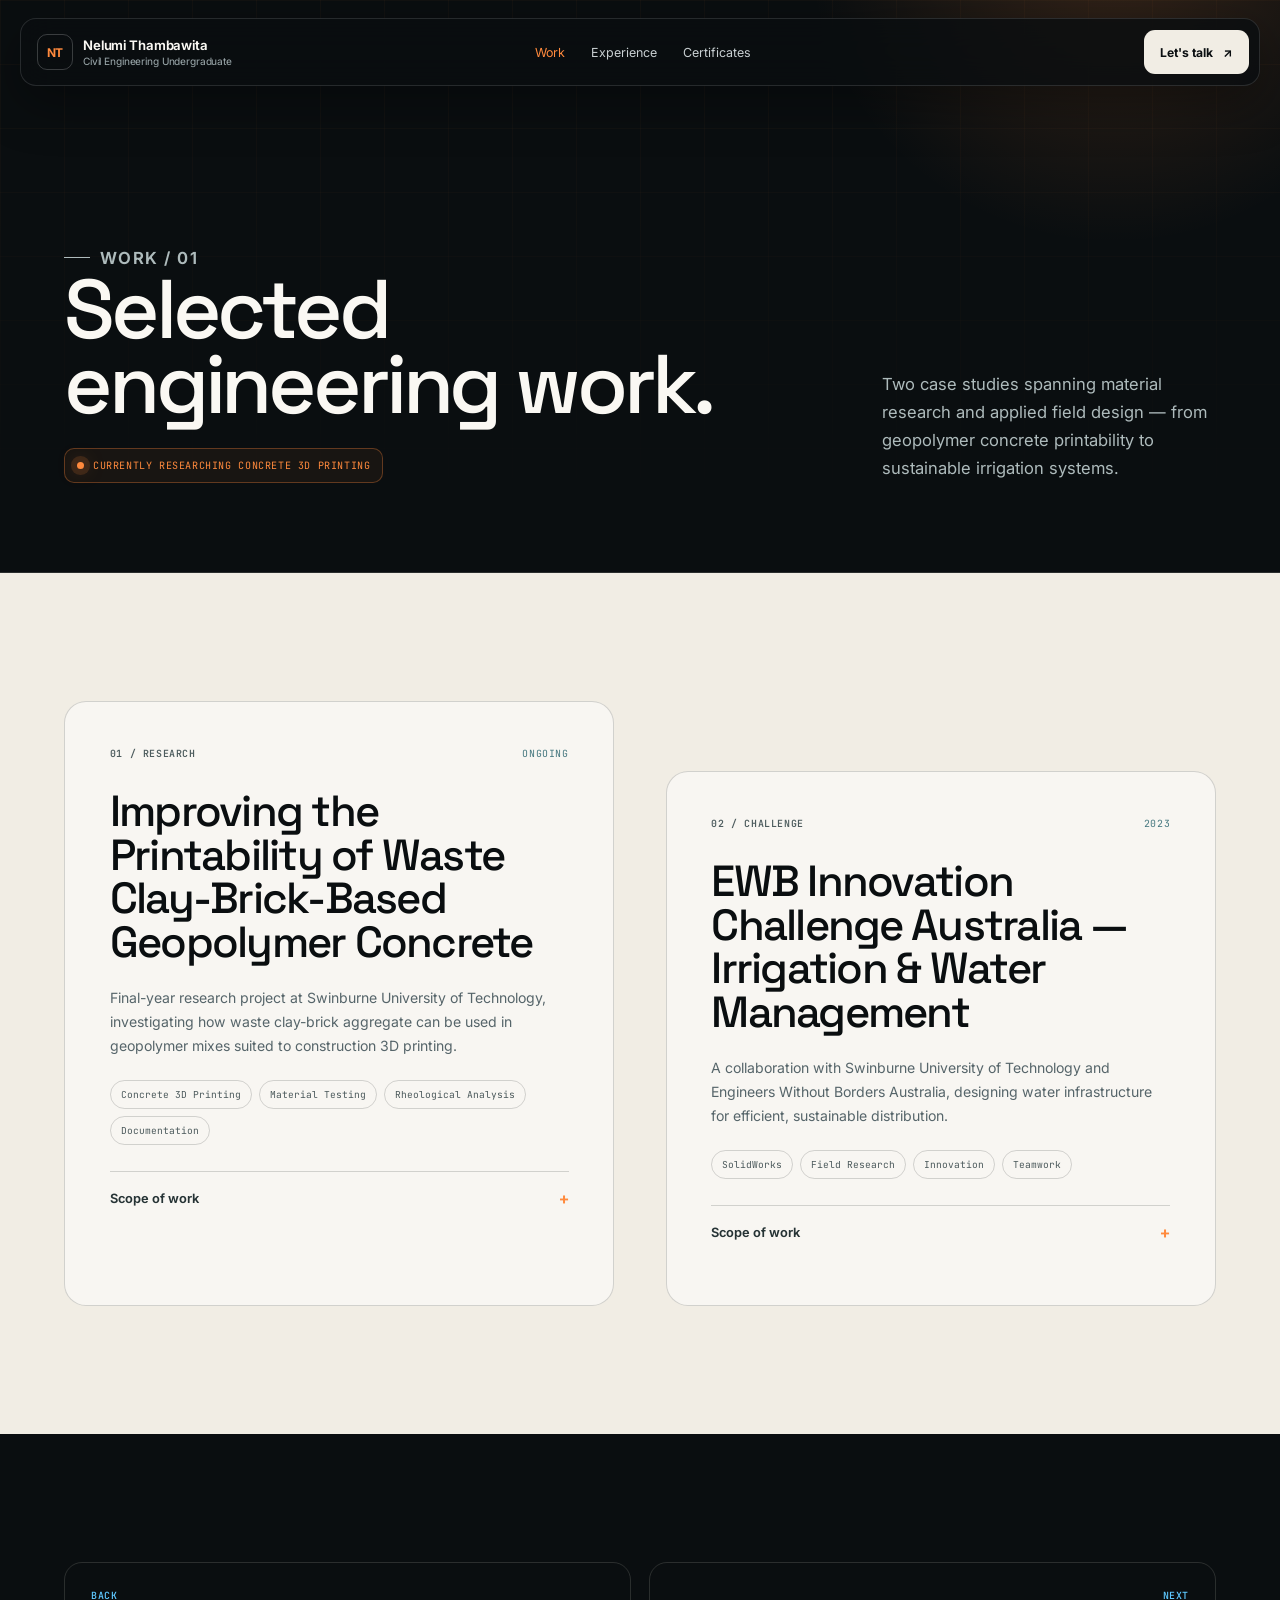
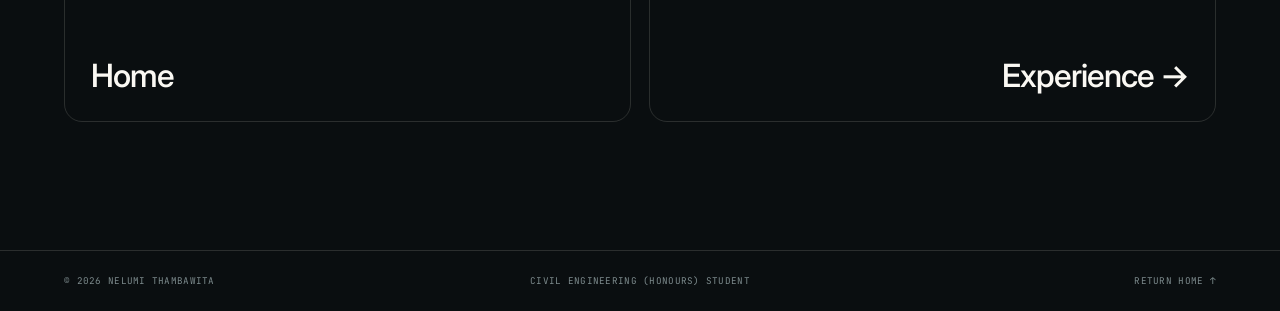
==== work.html @ ea6bce63 "Initial portfolio site Multi-page civil engineering portfolio: home, work, experience, and credentia" ====
<!DOCTYPE html>
<html lang="en">
<head>
<meta charset="UTF-8" />
<meta name="viewport" content="width=device-width, initial-scale=1.0" />
<title>Work | Nelumi Thambawita</title>
<meta name="description" content="Selected engineering projects by Nelumi Thambawita — construction 3D printing research and the EWB Innovation Challenge." />
<link rel="icon" href="data:,">
<link rel="preconnect" href="https://fonts.googleapis.com">
<link href="https://fonts.googleapis.com/css2?family=Space+Grotesk:wght@400;500;600;700&family=JetBrains+Mono:wght@400;500;600;700&family=Inter:wght@400;500;600&display=swap" rel="stylesheet">
<link rel="stylesheet" href="style.css" />
</head>
<body>
<div class="site-shell">

  <header class="site-header">
    <a href="/" class="brand" aria-label="Nelumi Thambawita — home">
      <span class="brand-mark">NT</span>
      <span class="brand-copy">Nelumi Thambawita<small>Civil Engineering Undergraduate</small></span>
    </a>
    <nav class="desktop-nav" aria-label="Primary navigation">
      <a href="/work.html">Work</a>
      <a href="/experience.html">Experience</a>
      <a href="/credentials.html">Certificates</a>
    </nav>
    <a class="header-cta" href="mailto:nelumithambawita@gmail.com">Let's talk <span aria-hidden="true">↗</span></a>
  </header>

  <nav class="mobile-nav" aria-label="Mobile navigation">
    <a href="/"><span>01</span>Home</a>
    <a href="/work.html"><span>02</span>Work</a>
    <a href="/experience.html"><span>03</span>Experience</a>
    <a href="/credentials.html"><span>04</span>Certificates</a>
  </nav>

  <main class="page-main">

    <section class="page-hero">
      <div class="page-grid" aria-hidden="true"></div>
      <div class="page-hero-layout">
        <div>
          <p class="section-label"><span aria-hidden="true"></span>Work / 01</p>
          <h1>Selected engineering work.</h1>
          <div class="current-status"><span class="status-dot" aria-hidden="true"></span>Currently researching concrete 3D printing</div>
        </div>
        <p>Two case studies spanning material research and applied field design — from geopolymer concrete printability to sustainable irrigation systems.</p>
      </div>
    </section>

    <section class="work-index section-pad reveal">
      <div class="project-index-grid">

        <article class="work-card">
          <div class="work-card-meta"><b>01 / Research</b><span>Ongoing</span></div>
          <h2>Improving the Printability of Waste Clay-Brick-Based Geopolymer Concrete</h2>
          <p>Final-year research project at Swinburne University of Technology, investigating how waste clay-brick aggregate can be used in geopolymer mixes suited to construction 3D printing.</p>
          <ul class="tag-list">
            <li>Concrete 3D Printing</li>
            <li>Material Testing</li>
            <li>Rheological Analysis</li>
            <li>Documentation</li>
          </ul>
          <details class="case-details">
            <summary>Scope of work <span aria-hidden="true">+</span></summary>
            <div>
              <ul>
                <li>Conducted material preparation and laboratory testing of soil/aggregate-based geopolymer mixes.</li>
                <li>Worked with construction 3D printing materials and equipment, analysing test data and documenting results.</li>
                <li>Built strong familiarity with laboratory safety, equipment handling, and sample analysis techniques.</li>
              </ul>
            </div>
          </details>
        </article>

        <article class="work-card">
          <div class="work-card-meta"><b>02 / Challenge</b><span>2023</span></div>
          <h2>EWB Innovation Challenge Australia — Irrigation &amp; Water Management</h2>
          <p>A collaboration with Swinburne University of Technology and Engineers Without Borders Australia, designing water infrastructure for efficient, sustainable distribution.</p>
          <ul class="tag-list">
            <li>SolidWorks</li>
            <li>Field Research</li>
            <li>Innovation</li>
            <li>Teamwork</li>
          </ul>
          <details class="case-details">
            <summary>Scope of work <span aria-hidden="true">+</span></summary>
            <div>
              <ul>
                <li>Part of a team designing a Pressure Limited Pass-Through (PLP) Valve for efficient water distribution.</li>
                <li>Created a rainwater harvesting system to support sustainable water usage.</li>
                <li>Strengthened problem-solving, field research, teamwork, and technical documentation skills.</li>
              </ul>
            </div>
          </details>
        </article>

      </div>
    </section>

    <section class="page-pagination section-pad">
      <a href="/"><span>Back</span>Home</a>
      <a href="/experience.html"><span>Next</span>Experience →</a>
    </section>

  </main>

  <footer class="site-footer">
    <p>© <span data-year></span> Nelumi Thambawita</p>
    <p>Civil Engineering (Honours) Student</p>
    <a href="/">Return home ↑</a>
  </footer>

</div>
<script src="script.js"></script>
</body>
</html>
---- style.css ----
:root {
  --ink: #0a0e10;
  --ink-soft: #11171a;
  --panel: #161d21;
  --paper: #f1ede4;
  --paper-warm: #e9e3d4;
  --white: #faf8f3;
  --muted: #97a3a6;
  --line: rgba(241, 237, 228, 0.14);
  --line-dark: rgba(10, 14, 16, 0.16);
  --accent: #ff8a3d;
  --accent-soft: rgba(255, 138, 61, 0.12);
  --cyan: #5ec8ff;
  --max: 1240px;
}

* { box-sizing: border-box; }
html { scroll-behavior: smooth; background: var(--ink); }
body {
  margin: 0;
  background: var(--ink);
  color: var(--white);
  font-family: 'Inter', Arial, sans-serif;
  text-rendering: optimizeLegibility;
  -webkit-font-smoothing: antialiased;
}
::selection { background: var(--accent); color: var(--ink); }
a { color: inherit; text-decoration: none; }
ul, ol { list-style: none; margin: 0; padding: 0; }
img { max-width: 100%; display: block; }
h1, h2, h3 { font-family: 'Space Grotesk', 'Inter', sans-serif; }
.mono { font-family: 'JetBrains Mono', ui-monospace, monospace; }

.site-shell { min-width: 320px; overflow-x: clip; }

/* ---------- Nav ---------- */
.site-header {
  position: fixed;
  top: 18px;
  left: 50%;
  transform: translateX(-50%);
  z-index: 100;
  width: min(calc(100% - 32px), var(--max));
  display: grid;
  grid-template-columns: 1fr auto 1fr;
  align-items: center;
  gap: 24px;
  height: 68px;
  padding: 0 10px 0 16px;
  background: rgba(10, 14, 16, 0.78);
  border: 1px solid rgba(255, 255, 255, 0.12);
  border-radius: 16px;
  backdrop-filter: blur(16px);
  box-shadow: 0 16px 50px rgba(0, 0, 0, 0.35);
}
.brand { display: inline-flex; align-items: center; gap: 10px; width: fit-content; }
.brand-mark {
  width: 36px; height: 36px;
  display: grid; place-items: center;
  border: 1px solid rgba(255,255,255,0.2);
  border-radius: 10px;
  color: var(--accent);
  font-size: 0.75rem; font-weight: 700; letter-spacing: -0.03em;
}
.brand-copy { display: grid; gap: 2px; font-size: 0.82rem; font-weight: 650; letter-spacing: -0.01em; }
.brand-copy small { color: var(--muted); font-size: 0.63rem; font-weight: 450; }
.desktop-nav { display: flex; gap: 26px; font-size: 0.78rem; color: #c9d0d2; justify-self: center; }
.desktop-nav a { transition: color 0.18s; }
.desktop-nav a:hover, .desktop-nav a.active { color: var(--accent); }
.header-cta {
  justify-self: end;
  display: inline-flex; align-items: center; gap: 10px;
  min-height: 44px; padding: 0 16px;
  background: var(--paper); color: var(--ink);
  border-radius: 11px; font-size: 0.76rem; font-weight: 700;
  transition: background 0.18s, transform 0.18s;
}
.header-cta:hover { background: var(--accent); transform: translateY(-2px); }

.mobile-nav {
  display: none;
  position: fixed; left: 10px; right: 10px; bottom: 10px;
  z-index: 110;
  background: rgba(10, 14, 16, 0.92);
  border: 1px solid rgba(255,255,255,0.14);
  border-radius: 16px;
  backdrop-filter: blur(16px);
  box-shadow: 0 14px 40px rgba(0,0,0,0.4);
  padding: 6px;
  grid-template-columns: repeat(4, 1fr);
  gap: 4px;
  height: 64px;
}
.mobile-nav a {
  display: grid; place-items: center; gap: 2px;
  color: #d7dcdd; font-size: 0.6rem; border-radius: 10px;
}
.mobile-nav a span { color: var(--cyan); font-size: 0.5rem; }
.mobile-nav a.active { background: rgba(255,255,255,0.08); color: var(--accent); }
.mobile-nav a.active span { color: var(--accent); }

/* ---------- Section scaffolding ---------- */
.section-pad { padding: clamp(80px, 10vw, 150px) max(5vw, 28px); }
.section-label {
  display: flex; align-items: center; gap: 10px;
  font-size: 0.66rem; font-weight: 650;
  letter-spacing: 0.09em; text-transform: uppercase;
  color: #8fa0a2;
}
.section-label span { width: 26px; height: 1px; background: currentColor; }
.section-label.dark { color: #6c7c7e; }

/* ---------- Home hero ---------- */
.hero {
  position: relative;
  isolation: isolate;
  min-height: 100svh;
  overflow: hidden;
  display: grid;
  grid-template-rows: 1fr auto;
  grid-template-columns: minmax(0, 1.15fr) minmax(300px, 0.85fr);
  align-items: center;
  column-gap: clamp(32px, 6vw, 100px);
  padding: 150px max(5vw, 28px) 40px;
}
.hero-grid {
  position: absolute; inset: 0; z-index: -3; opacity: 0.22;
  background-image: linear-gradient(rgba(255,138,61,0.16) 1px, transparent 1px),
                     linear-gradient(90deg, rgba(255,138,61,0.16) 1px, transparent 1px);
  background-size: 64px 64px;
  mask-image: linear-gradient(#000 10%, transparent 88%);
}
.hero::before {
  content: ""; position: absolute; z-index: -2;
  top: -38vw; left: -14vw; width: 66vw; height: 66vw; border-radius: 50%;
  background: radial-gradient(circle, rgba(255,138,61,0.22), transparent 68%);
}
.hero-orbit { position: absolute; z-index: -1; border: 1px solid rgba(94,200,255,0.14); border-radius: 50%; }
.hero-orbit-one { width: 50vw; height: 50vw; top: 8vh; right: -18vw; }
.hero-orbit-two { width: 32vw; height: 32vw; top: calc(8vh + 9vw); right: -9vw; }

.hero-copy { position: relative; z-index: 2; max-width: 900px; }
.hero-kicker {
  display: flex; align-items: center; gap: 12px;
  margin: 0 0 28px;
  font-size: clamp(0.66rem, 1vw, 0.78rem);
  color: #b6c0c1;
  letter-spacing: 0.05em; text-transform: uppercase;
}
.status-dot {
  width: 9px; height: 9px; border-radius: 50%; background: var(--accent);
  box-shadow: 0 0 0 6px rgba(255,138,61,0.14), 0 0 18px rgba(255,138,61,0.55);
}
.hero h1 {
  margin: 0; font-weight: 550;
  font-size: clamp(3.1rem, 6.6vw, 7rem);
  line-height: 0.92; letter-spacing: -0.055em;
  max-width: 880px;
}
.hero h1 span { display: block; color: #8b9698; }
.hero-summary {
  margin: 34px 0 0; max-width: 660px;
  color: #b6c1c1; font-size: clamp(1rem, 1.5vw, 1.18rem); line-height: 1.7;
}
.hero-actions { display: flex; flex-wrap: wrap; gap: 12px; margin-top: 34px; }
.button {
  display: inline-flex; align-items: center; justify-content: center; gap: 14px;
  min-height: 52px; padding: 0 20px;
  border: 1px solid transparent; border-radius: 13px;
  font-size: 0.83rem; font-weight: 680;
  transition: transform 0.18s, background 0.18s, border-color 0.18s;
}
.button:hover { transform: translateY(-3px); }
.button-primary { background: var(--accent); color: #1c0e04; }
.button-ghost { background: rgba(255,255,255,0.05); border-color: rgba(255,255,255,0.18); }
.button-ghost:hover { background: rgba(255,255,255,0.1); border-color: rgba(255,255,255,0.4); }

.hero-visual { justify-self: end; width: min(100%, 480px); position: relative; }
.spec-panel {
  aspect-ratio: 0.86;
  width: 100%;
  position: relative;
  border-radius: 28px 140px 28px 28px;
  background: linear-gradient(155deg, #1a2226, #0c1214);
  border: 1px solid rgba(255,255,255,0.14);
  box-shadow: 0 40px 90px rgba(0,0,0,0.45);
  overflow: hidden;
  display: flex; flex-direction: column; justify-content: space-between;
  padding: 30px;
}
.spec-panel::before {
  content: "";
  position: absolute; inset: 0;
  background-image: linear-gradient(rgba(94,200,255,0.08) 1px, transparent 1px),
                     linear-gradient(90deg, rgba(94,200,255,0.08) 1px, transparent 1px);
  background-size: 22px 22px;
  mask-image: radial-gradient(circle at 70% 20%, #000 0%, transparent 70%);
}
.spec-panel-top { position: relative; display: flex; justify-content: space-between; font-size: 0.6rem; color: var(--muted); letter-spacing: 0.06em; text-transform: uppercase; }
.spec-panel-mid { position: relative; }
.spec-panel-mid strong { display: block; font-size: clamp(2.4rem, 5vw, 3.6rem); font-weight: 560; letter-spacing: -0.04em; color: var(--white); line-height: 1; }
.spec-panel-mid span { display: block; margin-top: 10px; font-size: 0.78rem; color: var(--muted); max-width: 220px; line-height: 1.5; }
.spec-tags { position: relative; display: flex; flex-wrap: wrap; gap: 7px; }
.spec-tags span {
  font-size: 0.58rem; padding: 7px 10px; border-radius: 999px;
  border: 1px solid rgba(255,255,255,0.16); color: #c7d0d1;
  font-family: 'JetBrains Mono', monospace;
}

.hero-metrics {
  grid-column: 1 / -1;
  border-top: 1px solid var(--line);
  margin-top: 46px;
  display: grid;
  grid-template-columns: repeat(3, 1fr);
}
.hero-metrics > div { display: flex; align-items: baseline; gap: 14px; padding: 22px 0 4px; }
.hero-metrics > div + div { border-left: 1px solid var(--line); padding-left: 26px; }
.hero-metrics strong {
  font-family: 'JetBrains Mono', monospace; font-weight: 500;
  font-size: clamp(1.5rem, 2.6vw, 2.5rem); letter-spacing: -0.04em;
}
.hero-metrics span { max-width: 130px; color: var(--muted); font-size: 0.7rem; line-height: 1.4; }

/* ---------- Marquee strip ---------- */
.discipline-strip { background: var(--accent); color: #1c0e04; border-top: 1px solid var(--line); border-bottom: 1px solid var(--line); overflow: hidden; }
.discipline-track {
  display: flex; align-items: center; gap: 22px; width: max-content;
  padding: 16px max(5vw, 28px);
  font-family: 'JetBrains Mono', monospace; font-size: 0.7rem; font-weight: 650;
  letter-spacing: 0.05em; text-transform: uppercase;
  animation: marquee 26s linear infinite;
}
.discipline-track i { font-style: normal; font-size: 1rem; }
@keyframes marquee { from { transform: translateX(0); } to { transform: translateX(-50%); } }

/* ---------- Manifesto / profile ---------- */
.manifesto { background: var(--paper); color: var(--ink); display: grid; grid-template-columns: 0.62fr 1.38fr; gap: clamp(50px, 9vw, 150px); }
.manifesto-heading > p:last-child { max-width: 240px; margin: 44px 0 0; color: #62706f; font-size: 0.9rem; line-height: 1.6; }
.manifesto-body h2 { margin: 0; max-width: 900px; font-size: clamp(2.3rem, 4.6vw, 5.4rem); font-weight: 530; line-height: 1; letter-spacing: -0.05em; }
.manifesto-body h2 em { font-style: normal; color: #4d6c6a; }
.manifesto-body > p { margin: 38px 0 0; max-width: 720px; color: #52605f; font-size: clamp(1rem, 1.4vw, 1.15rem); line-height: 1.75; }
.profile-facts { border-top: 1px solid var(--line-dark); margin-top: 56px; display: grid; grid-template-columns: repeat(3, 1fr); }
.profile-facts > div { display: grid; gap: 6px; padding: 18px 16px 0 0; }
.profile-facts > div + div { border-left: 1px solid var(--line-dark); padding-left: 20px; }
.profile-facts span { font-family: 'JetBrains Mono', monospace; font-size: 0.6rem; letter-spacing: 0.06em; text-transform: uppercase; color: #667372; }
.profile-facts strong { font-size: 0.84rem; }

/* ---------- Directory grid ---------- */
.directory-section { background: #0c1417; }
.section-heading { display: grid; grid-template-columns: minmax(0, 1.2fr) minmax(240px, 0.5fr); align-items: end; gap: 40px; margin-bottom: clamp(48px, 6vw, 90px); }
.section-heading h2 { margin: 20px 0 0; max-width: 880px; font-size: clamp(2.2rem, 4.8vw, 5rem); font-weight: 520; line-height: 0.98; letter-spacing: -0.05em; }
.section-heading > p { justify-self: end; max-width: 340px; margin: 0; color: var(--muted); font-size: 0.9rem; line-height: 1.6; }
.directory-grid { display: grid; grid-template-columns: repeat(3, 1fr); gap: 18px; }
.directory-card {
  position: relative; overflow: hidden;
  display: flex; flex-direction: column;
  min-height: 380px; padding: clamp(26px, 3vw, 42px);
  background: var(--panel); border: 1px solid var(--line); border-radius: 22px;
  transition: transform 0.22s, border-color 0.22s;
}
.directory-card::after {
  content: ""; position: absolute; bottom: -120px; right: -120px;
  width: 260px; height: 260px; border-radius: 50%;
  border: 1px solid rgba(94,200,255,0.28);
  box-shadow: 0 0 0 40px rgba(94,200,255,0.06), 0 0 0 78px rgba(94,200,255,0.04);
}
.directory-card:hover { transform: translateY(-6px); border-color: rgba(94,200,255,0.5); }
.directory-card > span { font-family: 'JetBrains Mono', monospace; font-size: 0.63rem; letter-spacing: 0.07em; text-transform: uppercase; color: var(--cyan); font-weight: 650; }
.directory-card h3 { margin: auto 0 16px; max-width: 320px; font-size: clamp(1.7rem, 2.8vw, 2.6rem); font-weight: 520; line-height: 1; letter-spacing: -0.03em; }
.directory-card p { margin: 0; max-width: 320px; color: #99a6a7; font-size: 0.84rem; line-height: 1.6; }
.directory-card b { margin-top: 28px; color: var(--accent); font-size: 0.75rem; }
.directory-experience { background: #14201f; }
.directory-credentials { background: linear-gradient(150deg, #1a2c2a, #0d1a19); }

/* ---------- Contact ---------- */
.contact-section { position: relative; isolation: isolate; overflow: hidden; text-align: center; }
.contact-section::before {
  content: ""; position: absolute; z-index: -2; bottom: -55vw; left: 15vw;
  width: 68vw; height: 68vw; border-radius: 50%;
  background: radial-gradient(circle, rgba(94,200,255,0.2), transparent 70%);
}
.contact-section .section-label { justify-content: center; }
.contact-section h2 { margin: 32px auto 0; max-width: 960px; font-size: clamp(2.6rem, 6.5vw, 6.8rem); font-weight: 520; line-height: 0.95; letter-spacing: -0.05em; }
.contact-section > p:not(.section-label) { margin: 34px auto 0; max-width: 640px; color: #a4b1b2; font-size: 1rem; line-height: 1.7; }
.contact-email {
  display: flex; align-items: center; gap: 16px; width: fit-content; max-width: 100%;
  margin: 44px auto 0; padding: 0 0 10px;
  border-bottom: 1px solid rgba(255,255,255,0.3);
  font-size: clamp(1rem, 2vw, 1.7rem); font-weight: 620; letter-spacing: -0.03em;
  transition: color 0.18s, border-color 0.18s;
  overflow-wrap: anywhere;
}
.contact-email:hover { color: var(--accent); border-color: var(--accent); }
.contact-links { display: flex; flex-wrap: wrap; justify-content: center; gap: 12px; margin-top: 34px; }
.contact-links a, .contact-links span {
  border: 1px solid var(--line); color: #c3ced0;
  border-radius: 10px; padding: 11px 14px; font-size: 0.66rem;
  font-family: 'JetBrains Mono', monospace;
  transition: background 0.18s, border-color 0.18s;
}
.contact-links a:hover { background: rgba(255,255,255,0.08); border-color: rgba(255,255,255,0.4); }

/* ---------- Footer ---------- */
.site-footer {
  border-top: 1px solid var(--line);
  display: grid; grid-template-columns: 1fr auto 1fr; align-items: center; gap: 24px;
  padding: 24px max(5vw, 28px);
  font-family: 'JetBrains Mono', monospace; font-size: 0.58rem;
  letter-spacing: 0.03em; text-transform: uppercase; color: #7d8b8d;
}
.site-footer p { margin: 0; }
.site-footer a { justify-self: end; transition: color 0.18s; }
.site-footer a:hover { color: var(--accent); }

/* ---------- Generic page hero (Work / Experience / Credentials) ---------- */
.page-hero {
  position: relative; isolation: isolate; overflow: hidden;
  min-height: 58svh;
  display: flex; flex-direction: column; justify-content: flex-end;
  border-bottom: 1px solid var(--line);
  padding: clamp(150px, 17vw, 220px) max(5vw, 28px) clamp(60px, 7vw, 100px);
}
.page-hero::after {
  content: ""; position: absolute; z-index: -2; top: -30vw; right: -12vw;
  width: 50vw; height: 50vw; border-radius: 50%;
  background: radial-gradient(circle, rgba(255,138,61,0.18), transparent 68%);
}
.page-grid {
  position: absolute; inset: 0; z-index: -3; opacity: 0.22;
  background-image: linear-gradient(rgba(255,138,61,0.16) 1px, transparent 1px),
                     linear-gradient(90deg, rgba(255,138,61,0.16) 1px, transparent 1px);
  background-size: 64px 64px;
  mask-image: linear-gradient(#000 14%, transparent 92%);
}
.page-hero-layout { display: grid; grid-template-columns: minmax(0, 1.2fr) minmax(260px, 0.55fr); align-items: end; gap: clamp(36px, 7vw, 110px); margin-top: 26px; }
.page-hero-layout h1 { margin: 0; max-width: 950px; font-size: clamp(3rem, 6.5vw, 6.2rem); font-weight: 520; line-height: 0.9; letter-spacing: -0.05em; }
.page-hero-layout p { margin: 0; color: #aebbbc; font-size: clamp(0.98rem, 1.3vw, 1.1rem); line-height: 1.7; }
.current-status {
  display: inline-flex; align-items: center; gap: 9px; width: fit-content;
  margin-top: 26px; padding: 10px 12px;
  background: rgba(255,138,61,0.06); border: 1px solid rgba(255,138,61,0.32);
  border-radius: 10px; color: var(--accent);
  font-family: 'JetBrains Mono', monospace; font-size: 0.63rem; text-transform: uppercase; letter-spacing: 0.06em;
}
.current-status .status-dot { width: 7px; height: 7px; }

/* ---------- Work index ---------- */
.work-index { background: var(--paper); color: var(--ink); }
.project-index-grid { display: grid; grid-template-columns: repeat(2, 1fr); gap: clamp(24px, 4vw, 54px); }
.work-card { background: rgba(255,255,255,0.5); border: 1px solid var(--line-dark); border-radius: 22px; padding: clamp(26px, 3.5vw, 46px); transition: transform 0.22s, box-shadow 0.22s; }
.work-card:nth-child(2n) { margin-top: 70px; }
.work-card:hover { transform: translateY(-6px); box-shadow: 0 26px 60px rgba(7,17,22,0.12); }
.work-card-meta { display: flex; justify-content: space-between; align-items: center; gap: 16px; font-family: 'JetBrains Mono', monospace; font-size: 0.62rem; letter-spacing: 0.06em; text-transform: uppercase; color: #45777f; }
.work-card-meta b { color: #4d5c5e; font-weight: 600; }
.work-card h2 { margin: 30px 0 0; font-size: clamp(1.7rem, 3.4vw, 3rem); font-weight: 520; line-height: 1; letter-spacing: -0.04em; }
.work-card > p { margin: 22px 0 0; max-width: 540px; color: #56656a; font-size: 0.88rem; line-height: 1.7; }
.tag-list { display: flex; flex-wrap: wrap; gap: 7px; margin: 22px 0 0; }
.tag-list li { font-family: 'JetBrains Mono', monospace; font-size: 0.6rem; border: 1px solid var(--line-dark); border-radius: 999px; padding: 7px 10px; color: #4c5a5c; }
.case-details { border-top: 1px solid var(--line-dark); margin-top: 26px; }
.case-details summary {
  display: flex; justify-content: space-between; align-items: center;
  padding: 16px 0; cursor: pointer; list-style: none;
  font-size: 0.8rem; font-weight: 640; color: #263335;
}
.case-details summary::-webkit-details-marker { display: none; }
.case-details summary span { font-family: 'JetBrains Mono', monospace; font-size: 1.05rem; color: var(--accent); transition: transform 0.18s; }
.case-details[open] summary span { transform: rotate(45deg); }
.case-details > div { padding: 0 0 20px; color: #566467; font-size: 0.85rem; line-height: 1.7; }
.case-details ul { display: flex; flex-direction: column; gap: 8px; }
.case-details li { position: relative; padding-left: 16px; }
.case-details li::before { content: "—"; position: absolute; left: 0; color: #8c9a9c; }

/* ---------- Experience & education ---------- */
.experience-section { background: var(--paper-warm); color: var(--ink); }
.experience-grid { display: grid; grid-template-columns: 1fr 1fr; gap: clamp(22px, 3.5vw, 44px); }
.experience-card { background: rgba(255,255,255,0.55); border: 1px solid var(--line-dark); border-radius: 20px; padding: clamp(26px, 3.5vw, 42px); }
.experience-card:nth-child(odd) { margin-top: 0; }
.experience-card:nth-child(even) { margin-top: 60px; }
.experience-meta { display: flex; justify-content: space-between; gap: 16px; font-family: 'JetBrains Mono', monospace; font-size: 0.6rem; letter-spacing: 0.06em; text-transform: uppercase; color: #5f6f71; }
.experience-meta strong { color: var(--ink); }
.experience-card h3 { margin: 26px 0 4px; font-size: clamp(1.4rem, 2.6vw, 2rem); font-weight: 540; line-height: 1.1; letter-spacing: -0.02em; }
.company { margin: 0; color: #3c6169; font-weight: 660; font-size: 0.9rem; }
.experience-card ul { margin: 20px 0 0; display: flex; flex-direction: column; gap: 8px; }
.experience-card li { position: relative; padding-left: 16px; color: #52605f; font-size: 0.85rem; line-height: 1.6; }
.experience-card li::before { content: "—"; position: absolute; left: 0; color: #8c9a9c; }

.education-section { background: var(--paper); color: var(--ink); }
.education-list { display: flex; flex-direction: column; gap: 0; }
.education-item { display: grid; grid-template-columns: 220px 1fr; gap: clamp(30px, 5vw, 70px); padding: 34px 0; border-top: 1px solid var(--line-dark); }
.education-item:last-child { border-bottom: 1px solid var(--line-dark); }
.education-date { font-family: 'JetBrains Mono', monospace; font-size: 0.72rem; color: #5f6f71; padding-top: 4px; }
.education-item h3 { margin: 0; font-size: clamp(1.3rem, 2.4vw, 1.9rem); font-weight: 540; letter-spacing: -0.02em; }
.education-item p { margin: 8px 0 0; color: #56656a; font-size: 0.9rem; }
.education-item .note { color: #3c6169; font-weight: 620; font-size: 0.82rem; margin-top: 6px; }

/* ---------- Credentials & awards ---------- */
.credentials-section { background: #0c1417; }
.credentials-grid { display: grid; grid-template-columns: repeat(3, 1fr); gap: 18px; }
.credential-card {
  border: 1px solid var(--line); background: rgba(255,255,255,0.03); border-radius: 18px;
  padding: 24px; transition: transform 0.2s, border-color 0.2s, background 0.2s;
}
.credential-card:hover { transform: translateY(-4px); border-color: rgba(94,200,255,0.4); background: rgba(255,255,255,0.05); }
.credential-card > span { font-family: 'JetBrains Mono', monospace; font-size: 0.58rem; letter-spacing: 0.05em; text-transform: uppercase; color: #82959a; }
.credential-card h3 { margin: 14px 0 0; font-size: clamp(1.05rem, 1.6vw, 1.3rem); font-weight: 550; line-height: 1.2; }

.awards-panel { margin-top: 60px; border-top: 1px solid var(--line); padding-top: 50px; }
.awards-list { display: flex; flex-direction: column; gap: 0; }
.award-item { display: grid; grid-template-columns: 90px 1fr; gap: 22px; padding: 20px 0; border-bottom: 1px solid var(--line); }
.award-item span { font-family: 'JetBrains Mono', monospace; font-size: 0.65rem; color: var(--cyan); padding-top: 3px; }
.award-item p { margin: 0; font-size: 0.92rem; line-height: 1.5; color: #d3dadb; }

/* ---------- Page pagination ---------- */
.page-pagination { background: var(--ink); display: grid; grid-template-columns: 1fr 1fr; gap: 18px; }
.page-pagination a {
  display: flex; flex-direction: column; justify-content: space-between;
  min-height: 160px; padding: 26px;
  border: 1px solid var(--line); border-radius: 18px;
  font-size: clamp(1.2rem, 2.6vw, 2rem); font-weight: 540; letter-spacing: -0.03em;
  transition: background 0.18s, transform 0.18s, border-color 0.18s;
}
.page-pagination a:hover { background: rgba(255,255,255,0.04); border-color: rgba(94,200,255,0.4); transform: translateY(-3px); }
.page-pagination a:last-child { text-align: right; align-items: flex-end; }
.page-pagination a span { font-family: 'JetBrains Mono', monospace; font-size: 0.62rem; letter-spacing: 0.06em; text-transform: uppercase; color: var(--cyan); }

/* ---------- Reveal animation ---------- */
.reveal { opacity: 0; transform: translateY(18px); }
.reveal.in-view { animation: rise 0.7s ease forwards; }
@keyframes rise { to { opacity: 1; transform: translateY(0); } }

@media (prefers-reduced-motion: reduce) {
  html { scroll-behavior: auto; }
  * { animation-duration: 0.01ms !important; transition-duration: 0.01ms !important; }
}

/* ---------- Responsive ---------- */
@media (max-width: 1100px) {
  .hero { grid-template-columns: minmax(0,1fr) minmax(280px, 0.68fr); column-gap: 36px; }
  .manifesto { grid-template-columns: 1fr; gap: 44px; }
  .experience-card:nth-child(even) { margin-top: 0; }
}
@media (max-width: 900px) {
  .desktop-nav, .brand-copy small { display: none; }
  .directory-grid, .project-index-grid, .experience-grid, .credentials-grid { grid-template-columns: 1fr; }
  .work-card:nth-child(2n), .experience-card:nth-child(even) { margin-top: 0; }
  .section-heading { grid-template-columns: 1fr; gap: 20px; }
  .section-heading > p { justify-self: start; }
  .education-item { grid-template-columns: 1fr; gap: 10px; }
}
@media (max-width: 800px) {
  body { padding-bottom: 84px; }
  .mobile-nav { display: grid; }
  .site-header { grid-template-columns: 1fr auto; height: 60px; }
  .hero { grid-template-columns: 1fr; min-height: auto; padding: 120px 20px 30px; text-align: left; }
  .hero-visual { order: 2; justify-self: center; width: min(88vw, 460px); margin-top: 44px; }
  .hero-metrics { order: 3; grid-template-columns: 1fr; }
  .hero-metrics > div + div { border-left: 0; border-top: 1px solid var(--line); padding-left: 0; }
  .section-pad { padding: 70px 20px; }
  .profile-facts { grid-template-columns: 1fr; }
  .profile-facts > div + div { border-left: 0; border-top: 1px solid var(--line-dark); padding-left: 0; padding-top: 14px; }
  .page-pagination { grid-template-columns: 1fr; }
  .page-pagination a:last-child { text-align: left; align-items: flex-start; }
}
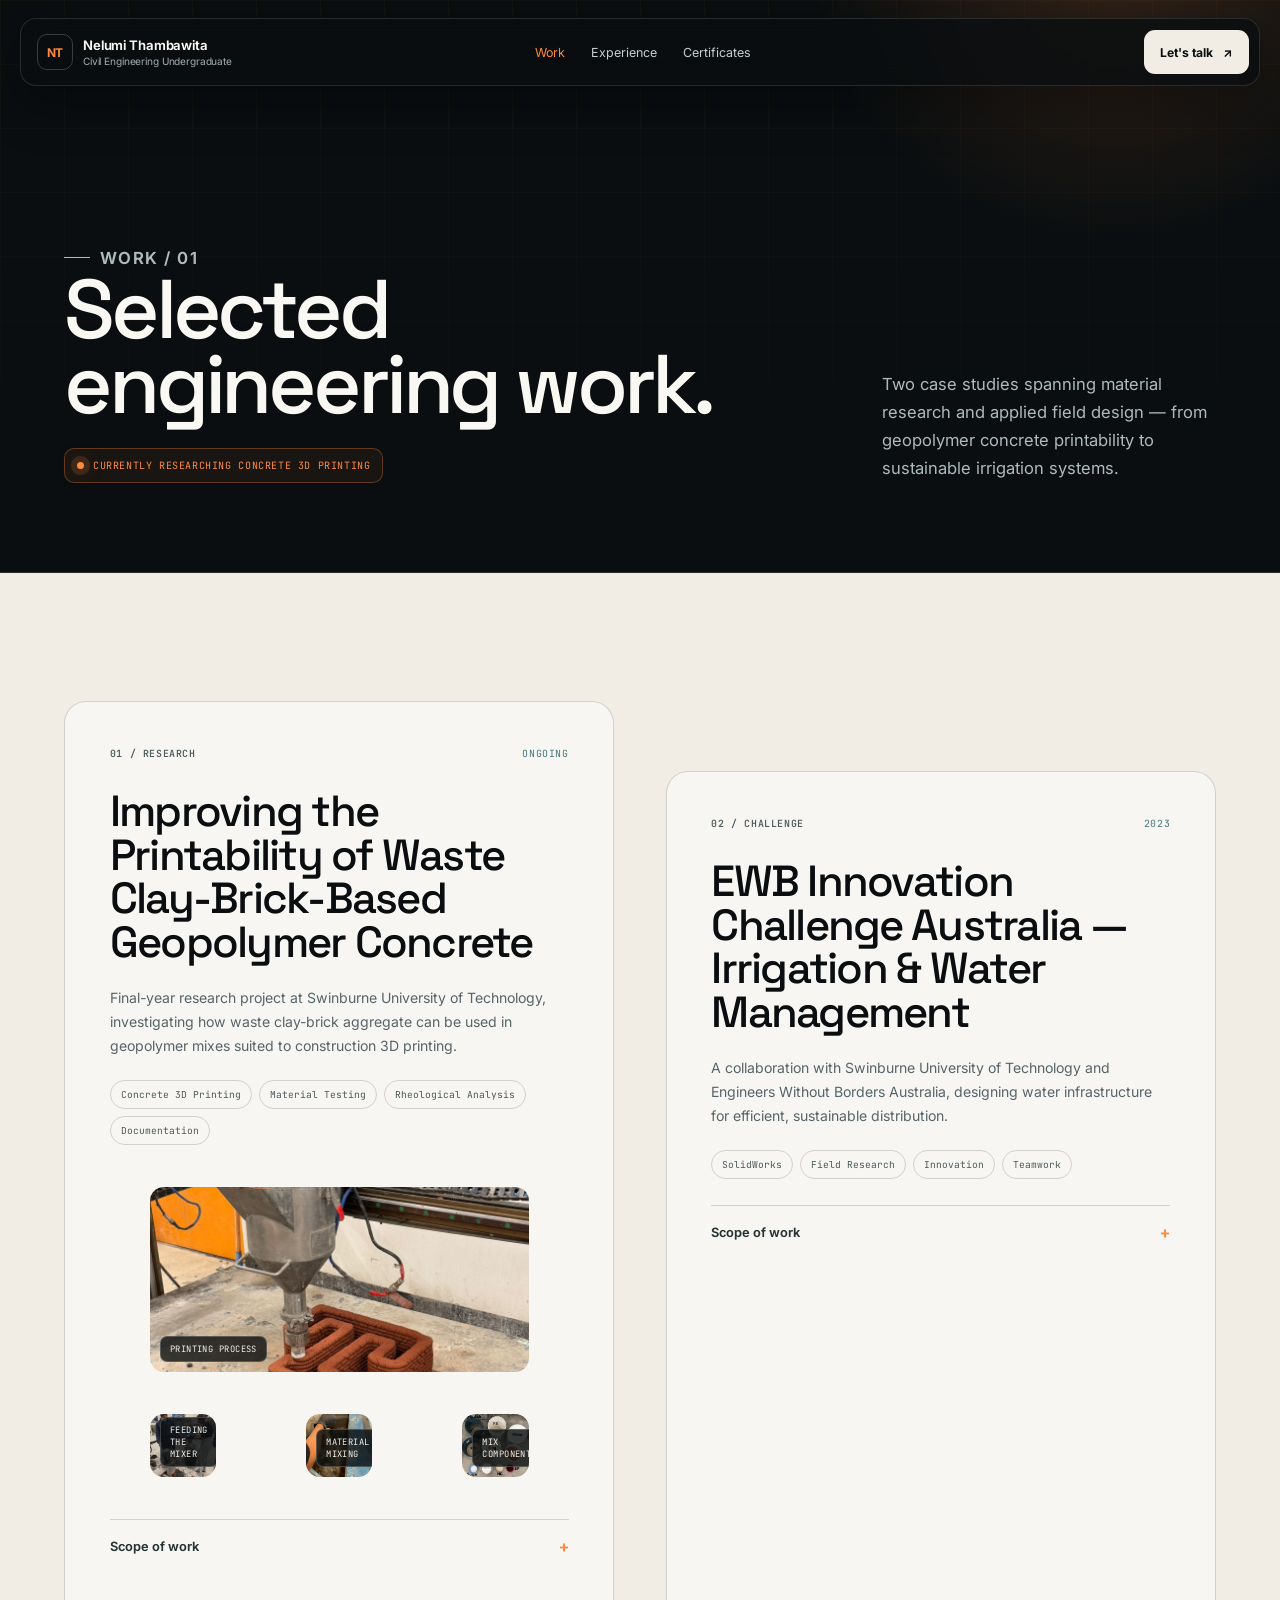
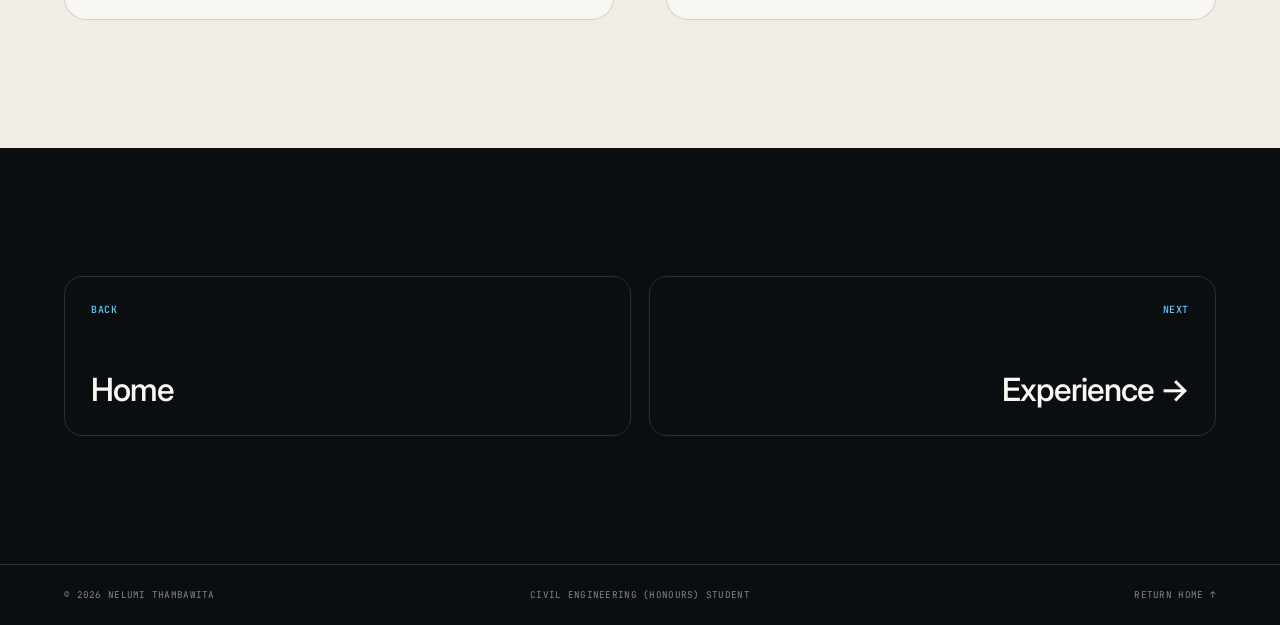
==== commit 1ebe2b37: "Add profile photo and project gallery images Swap the abstract hero panel for a real portrait, and a" ====
--- a/work.html
+++ b/work.html
@@ -60,6 +60,24 @@
             <li>Rheological Analysis</li>
             <li>Documentation</li>
           </ul>
+          <div class="project-gallery">
+            <figure class="image-frame gallery-main">
+              <img src="/assets/project-printing-process.jpg" alt="Gantry-mounted 3D printer extruding a geopolymer clay mix into a printed wall sample" loading="lazy" />
+              <span>Printing process</span>
+            </figure>
+            <figure class="image-frame gallery-item">
+              <img src="/assets/project-feeding-printer.jpg" alt="Mixed geopolymer material being fed into the printer's mixing drum" loading="lazy" />
+              <span>Feeding the mixer</span>
+            </figure>
+            <figure class="image-frame gallery-item">
+              <img src="/assets/project-material-mixing.jpg" alt="Team members mixing geopolymer material by hand in the lab" loading="lazy" />
+              <span>Material mixing</span>
+            </figure>
+            <figure class="image-frame gallery-item">
+              <img src="/assets/project-material-measuring.jpg" alt="Labelled buckets of mix components: fly ash, fine sand, water, slag, waste clay brick, sugar, sodium silicate, and superplasticiser" loading="lazy" />
+              <span>Mix components</span>
+            </figure>
+          </div>
           <details class="case-details">
             <summary>Scope of work <span aria-hidden="true">+</span></summary>
             <div>
--- a/style.css
+++ b/style.css
@@ -176,6 +176,38 @@
 .button-ghost:hover { background: rgba(255,255,255,0.1); border-color: rgba(255,255,255,0.4); }
 
 .hero-visual { justify-self: end; width: min(100%, 480px); position: relative; }
+.portrait-frame {
+  aspect-ratio: 0.8;
+  width: 100%;
+  position: relative;
+  border-radius: 28px 140px 28px 28px;
+  overflow: hidden;
+  border: 1px solid rgba(255,255,255,0.14);
+  box-shadow: 0 40px 90px rgba(0,0,0,0.45);
+  background: #1a2226;
+}
+.portrait-frame img { width: 100%; height: 100%; object-fit: cover; object-position: center 18%; filter: saturate(0.94) contrast(1.03); }
+.portrait-scan {
+  pointer-events: none;
+  position: absolute; inset: 0;
+  background: linear-gradient(transparent 60%, rgba(10,14,16,0.4)),
+              repeating-linear-gradient(0deg, transparent 0 4px, rgba(255,255,255,0.03) 5px);
+}
+.portrait-note {
+  position: absolute;
+  display: grid; gap: 4px;
+  padding: 14px 16px;
+  background: rgba(10,14,16,0.88);
+  border: 1px solid rgba(255,255,255,0.18);
+  border-radius: 12px;
+  backdrop-filter: blur(12px);
+  font-size: 0.78rem; font-weight: 620;
+  box-shadow: 0 12px 32px rgba(0,0,0,0.35);
+  max-width: 190px;
+}
+.portrait-note span { display: block; font-family: 'JetBrains Mono', monospace; font-size: 0.56rem; letter-spacing: 0.08em; text-transform: uppercase; color: var(--muted); margin-bottom: 2px; }
+.portrait-note-top { top: 22%; left: -28px; }
+.portrait-note-bottom { bottom: 9%; right: -22px; }
 .spec-panel {
   aspect-ratio: 0.86;
   width: 100%;
@@ -371,6 +403,21 @@
 .case-details li { position: relative; padding-left: 16px; }
 .case-details li::before { content: "—"; position: absolute; left: 0; color: #8c9a9c; }
 
+/* ---------- Project image gallery ---------- */
+.project-gallery { display: grid; grid-template-columns: repeat(3, 1fr); gap: 10px; margin: 26px 0 0; }
+.image-frame { position: relative; border-radius: 14px; overflow: hidden; background: #dcd8cc; }
+.image-frame img { width: 100%; height: 100%; object-fit: cover; display: block; transition: transform 0.5s cubic-bezier(.2,.65,.2,1); }
+.image-frame:hover img { transform: scale(1.04); }
+.image-frame span {
+  position: absolute; bottom: 10px; left: 10px;
+  background: rgba(10,14,16,0.8); color: #f2efe8;
+  font-family: 'JetBrains Mono', monospace; font-size: 0.55rem;
+  letter-spacing: 0.05em; text-transform: uppercase;
+  padding: 6px 9px; border-radius: 7px; border: 1px solid rgba(255,255,255,0.2);
+}
+.gallery-main { grid-column: 1 / -1; aspect-ratio: 2.05; }
+.gallery-item { aspect-ratio: 1.05; }
+
 /* ---------- Experience & education ---------- */
 .experience-section { background: var(--paper-warm); color: var(--ink); }
 .experience-grid { display: grid; grid-template-columns: 1fr 1fr; gap: clamp(22px, 3.5vw, 44px); }
@@ -454,6 +501,9 @@
   .site-header { grid-template-columns: 1fr auto; height: 60px; }
   .hero { grid-template-columns: 1fr; min-height: auto; padding: 120px 20px 30px; text-align: left; }
   .hero-visual { order: 2; justify-self: center; width: min(88vw, 460px); margin-top: 44px; }
+  .portrait-note-top { left: -10px; }
+  .portrait-note-bottom { right: -10px; }
+  .project-gallery { grid-template-columns: 1fr 1fr; }
   .hero-metrics { order: 3; grid-template-columns: 1fr; }
   .hero-metrics > div + div { border-left: 0; border-top: 1px solid var(--line); padding-left: 0; }
   .section-pad { padding: 70px 20px; }
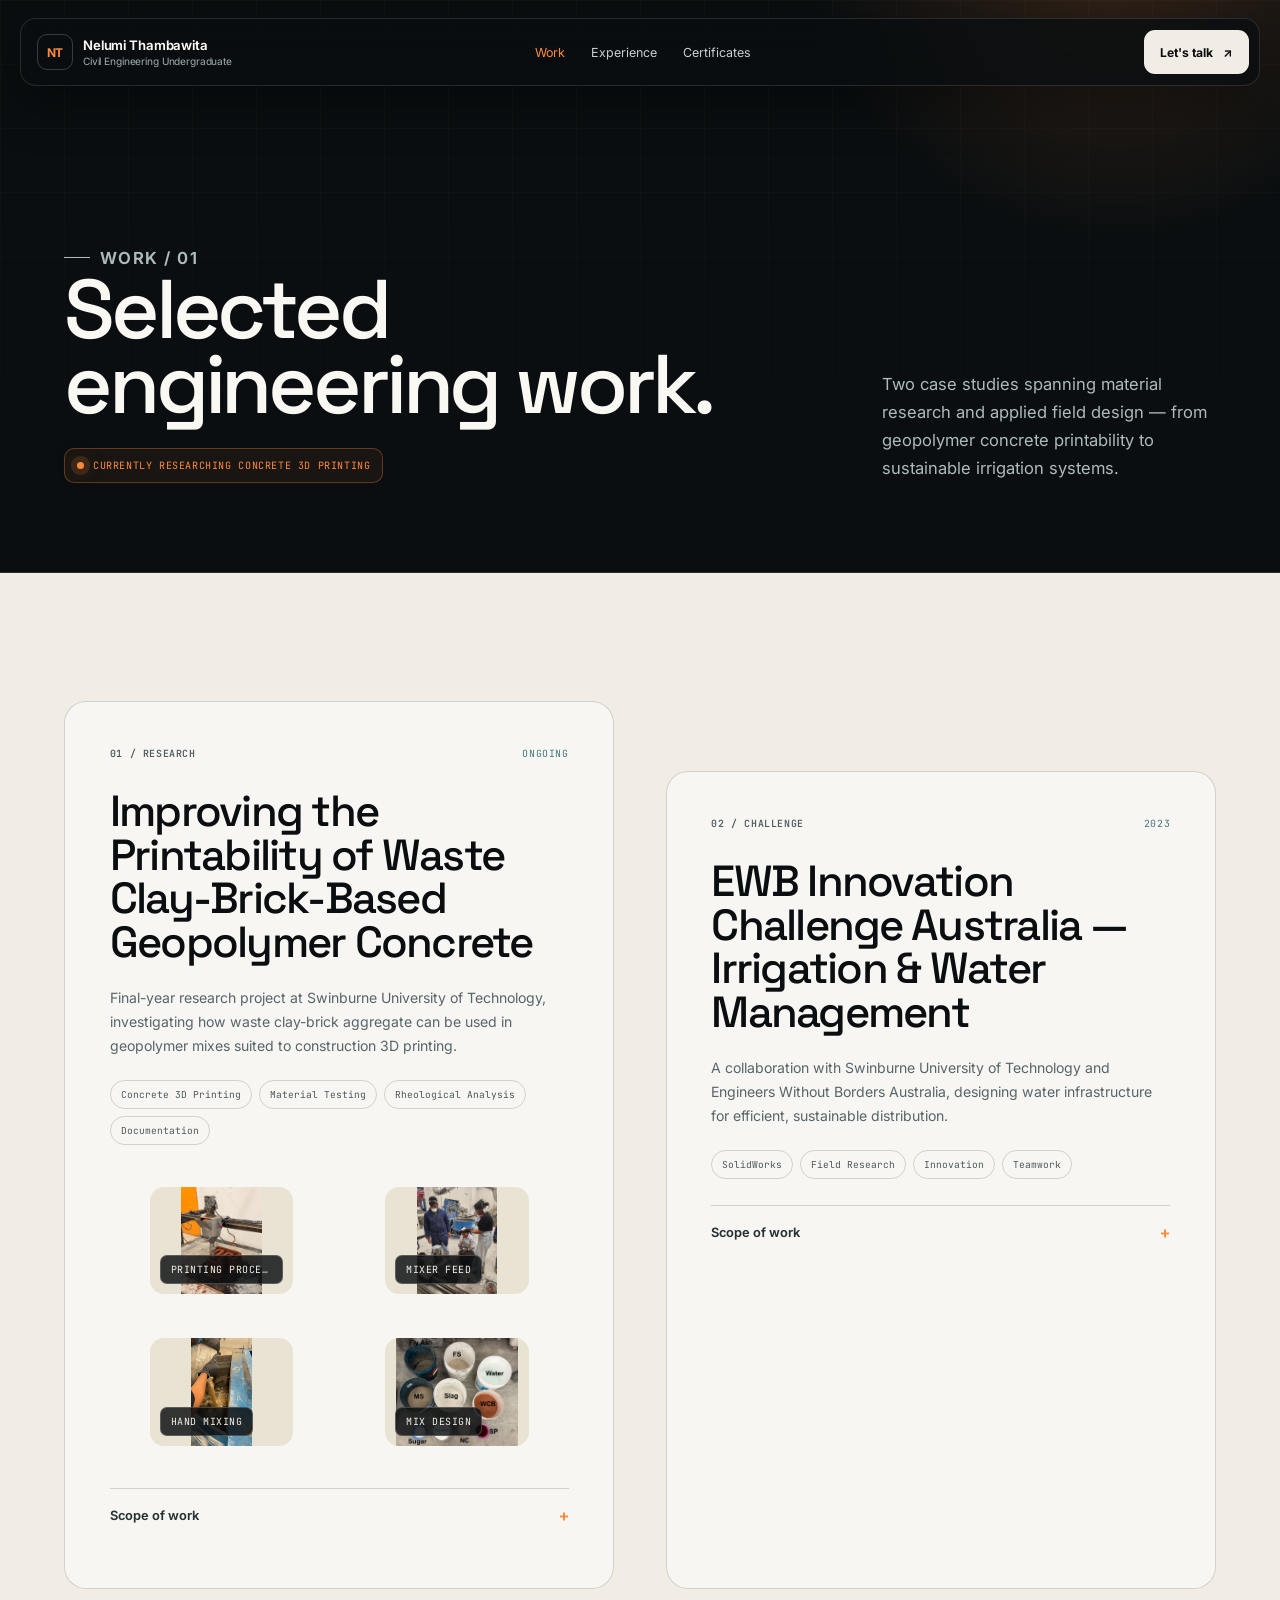
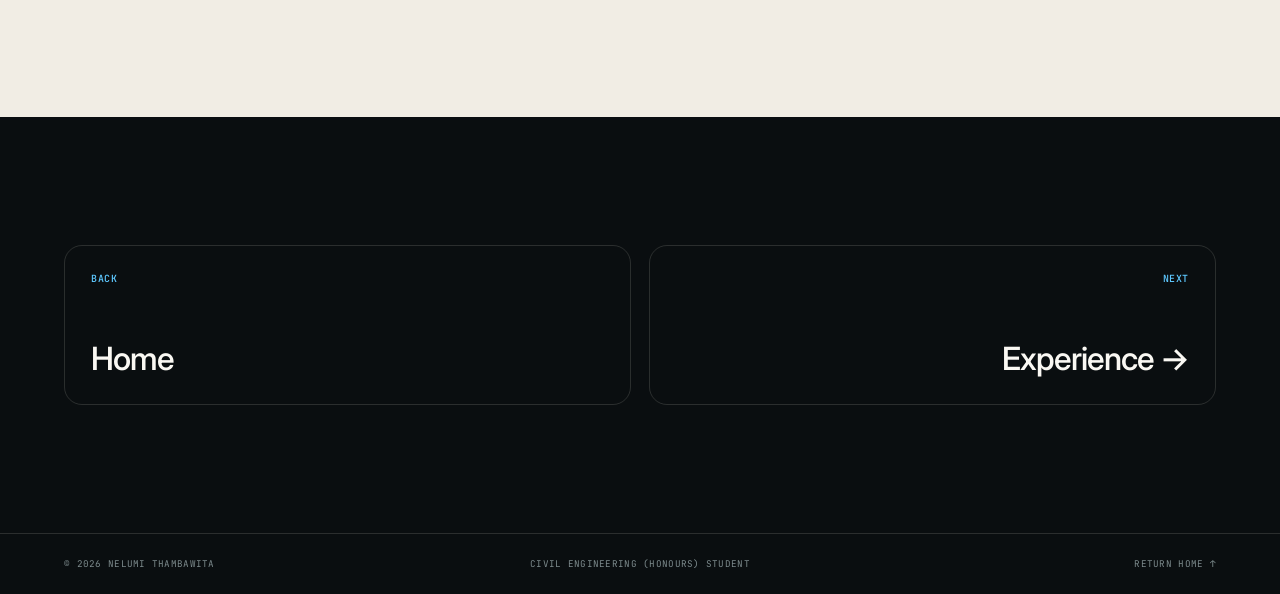
==== commit 5a6e3eab: "Fix project gallery: uniform tile size, full image visible, caption overflow Switch thumbnails to a " ====
--- a/work.html
+++ b/work.html
@@ -61,21 +61,21 @@
             <li>Documentation</li>
           </ul>
           <div class="project-gallery">
-            <figure class="image-frame gallery-main">
+            <figure class="image-frame">
               <img src="/assets/project-printing-process.jpg" alt="Gantry-mounted 3D printer extruding a geopolymer clay mix into a printed wall sample" loading="lazy" />
               <span>Printing process</span>
             </figure>
-            <figure class="image-frame gallery-item">
+            <figure class="image-frame">
               <img src="/assets/project-feeding-printer.jpg" alt="Mixed geopolymer material being fed into the printer's mixing drum" loading="lazy" />
-              <span>Feeding the mixer</span>
+              <span>Mixer feed</span>
             </figure>
-            <figure class="image-frame gallery-item">
+            <figure class="image-frame">
               <img src="/assets/project-material-mixing.jpg" alt="Team members mixing geopolymer material by hand in the lab" loading="lazy" />
-              <span>Material mixing</span>
+              <span>Hand mixing</span>
             </figure>
-            <figure class="image-frame gallery-item">
+            <figure class="image-frame">
               <img src="/assets/project-material-measuring.jpg" alt="Labelled buckets of mix components: fly ash, fine sand, water, slag, waste clay brick, sugar, sodium silicate, and superplasticiser" loading="lazy" />
-              <span>Mix components</span>
+              <span>Mix design</span>
             </figure>
           </div>
           <details class="case-details">
--- a/style.css
+++ b/style.css
@@ -404,19 +404,29 @@
 .case-details li::before { content: "—"; position: absolute; left: 0; color: #8c9a9c; }
 
 /* ---------- Project image gallery ---------- */
-.project-gallery { display: grid; grid-template-columns: repeat(3, 1fr); gap: 10px; margin: 26px 0 0; }
-.image-frame { position: relative; border-radius: 14px; overflow: hidden; background: #dcd8cc; }
-.image-frame img { width: 100%; height: 100%; object-fit: cover; display: block; transition: transform 0.5s cubic-bezier(.2,.65,.2,1); }
-.image-frame:hover img { transform: scale(1.04); }
+.project-gallery { display: grid; grid-template-columns: repeat(2, 1fr); gap: 12px; margin: 26px 0 0; }
+.image-frame {
+  position: relative; border-radius: 14px; overflow: hidden;
+  aspect-ratio: 4 / 3;
+  background: var(--paper-warm);
+}
+.image-frame img {
+  width: 100%; height: 100%; object-fit: contain; display: block;
+  transition: transform 0.5s cubic-bezier(.2,.65,.2,1);
+}
+.image-frame:hover img { transform: scale(1.03); }
 .image-frame span {
-  position: absolute; bottom: 10px; left: 10px;
-  background: rgba(10,14,16,0.8); color: #f2efe8;
-  font-family: 'JetBrains Mono', monospace; font-size: 0.55rem;
+  position: absolute; left: 10px; bottom: 10px;
+  max-width: calc(100% - 20px);
+  background: rgba(10,14,16,0.82); color: #f2efe8;
+  font-family: 'JetBrains Mono', monospace; font-size: 0.62rem;
   letter-spacing: 0.05em; text-transform: uppercase;
-  padding: 6px 9px; border-radius: 7px; border: 1px solid rgba(255,255,255,0.2);
-}
-.gallery-main { grid-column: 1 / -1; aspect-ratio: 2.05; }
-.gallery-item { aspect-ratio: 1.05; }
+  padding: 7px 10px; border-radius: 7px; border: 1px solid rgba(255,255,255,0.2);
+  white-space: nowrap; overflow: hidden; text-overflow: ellipsis;
+}
+@media (max-width: 480px) {
+  .project-gallery { grid-template-columns: 1fr; }
+}
 
 /* ---------- Experience & education ---------- */
 .experience-section { background: var(--paper-warm); color: var(--ink); }
@@ -503,7 +513,6 @@
   .hero-visual { order: 2; justify-self: center; width: min(88vw, 460px); margin-top: 44px; }
   .portrait-note-top { left: -10px; }
   .portrait-note-bottom { right: -10px; }
-  .project-gallery { grid-template-columns: 1fr 1fr; }
   .hero-metrics { order: 3; grid-template-columns: 1fr; }
   .hero-metrics > div + div { border-left: 0; border-top: 1px solid var(--line); padding-left: 0; }
   .section-pad { padding: 70px 20px; }
